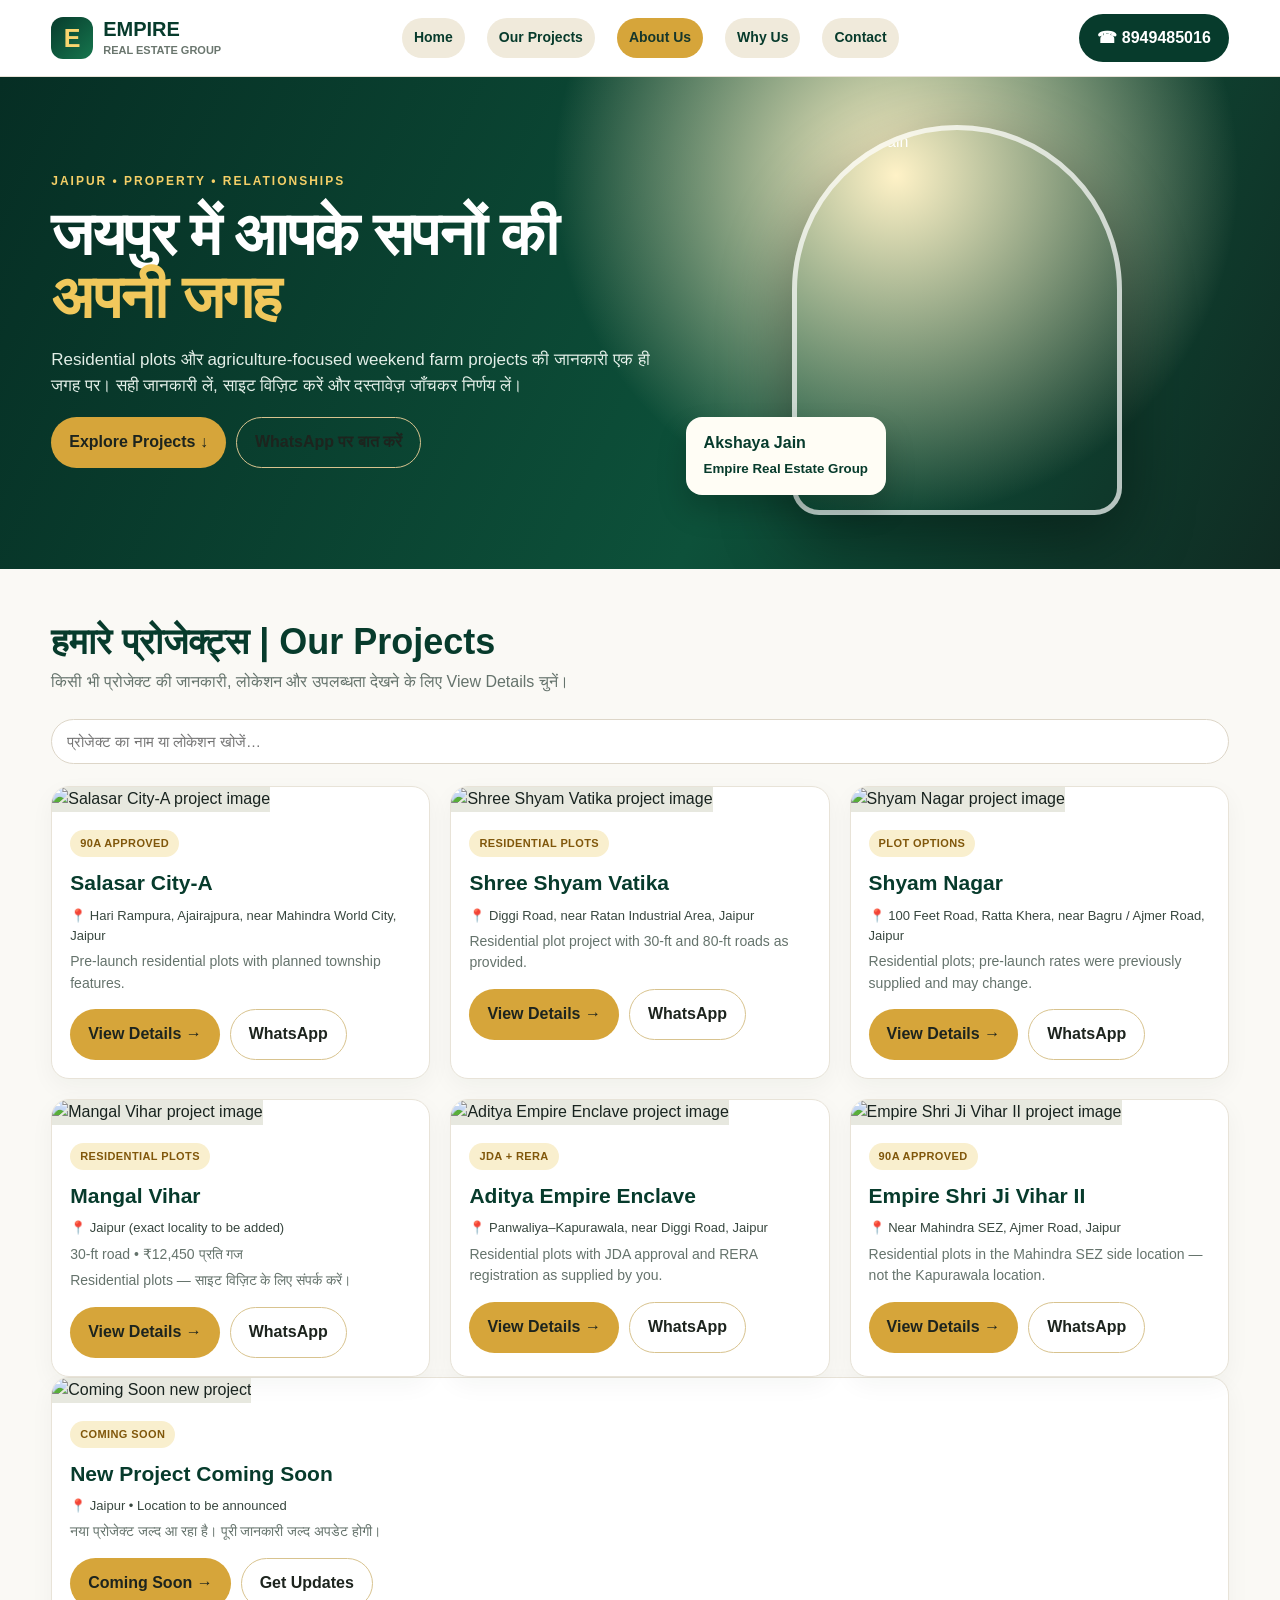
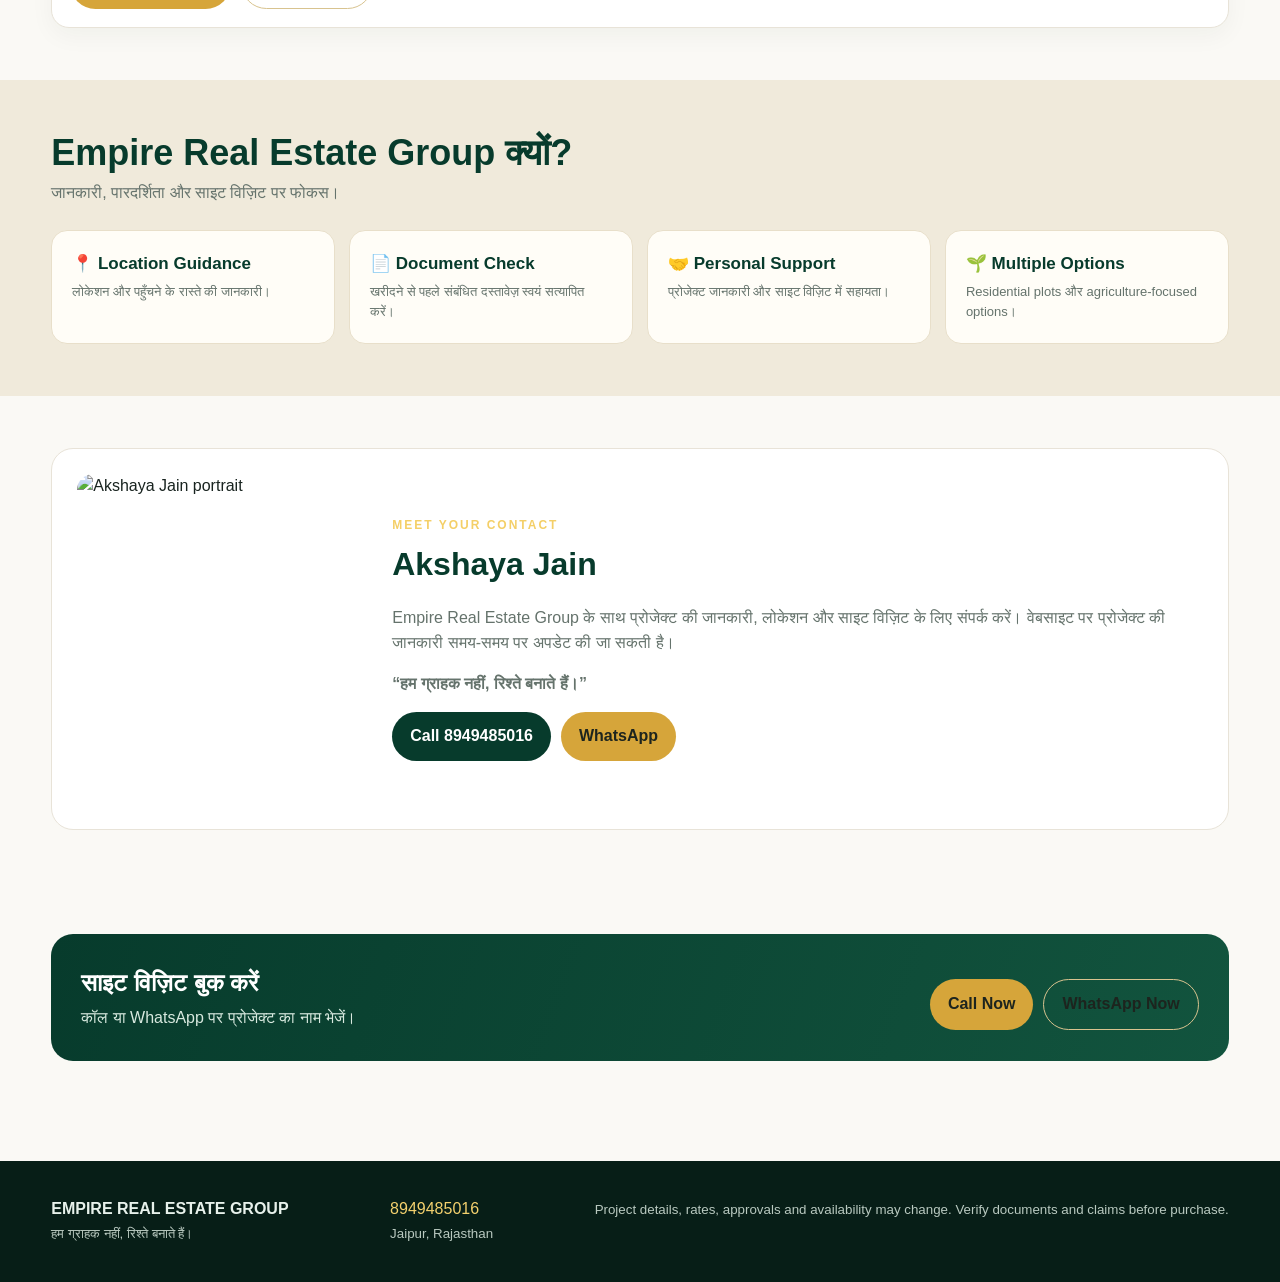
==== index.html @ ba5ebf6e "Add files via upload" ====
<!doctype html>
<html lang="en"><head><meta charset="utf-8"><meta name="viewport" content="width=device-width,initial-scale=1">
<title>Empire Real Estate Group | Jaipur</title><meta name="description" content="Explore residential plots and agriculture-focused farm projects with Empire Real Estate Group in Jaipur.">
<link rel="stylesheet" href="styles.css"></head><body>
<header class="topbar"><div class="wrap nav">
<a class="brand" href="index.html"><span class="brand-mark">E</span><span>EMPIRE<small>REAL ESTATE GROUP</small></span></a>
<nav class="navlinks"><a href="#home">Home</a><a href="#projects">Our Projects</a><a href="#about">About Us</a><a href="#why">Why Us</a><a href="#contact">Contact</a></nav>
<a class="btn dark" href="tel:8949485016">☎ 8949485016</a></div></header>
<main>
<section class="hero" id="home"><div class="wrap hero-grid">
<div><div class="eyebrow">Jaipur • Property • Relationships</div><h1>जयपुर में आपके सपनों की <span>अपनी जगह</span></h1>
<p>Residential plots और agriculture-focused weekend farm projects की जानकारी एक ही जगह पर। सही जानकारी लें, साइट विज़िट करें और दस्तावेज़ जाँचकर निर्णय लें।</p>
<div class="project-actions"><a class="btn" href="#projects">Explore Projects ↓</a><a class="btn outline" href="https://wa.me/918949485016" target="_blank" rel="noopener">WhatsApp पर बात करें</a></div>
</div>
<div class="hero-photo-wrap"><img class="hero-photo" src="assets/akshaya-jain.jpg" alt="Akshaya Jain"><div class="hero-card">Akshaya Jain<br><small>Empire Real Estate Group</small></div></div>
</div></section>
<section class="section" id="projects"><div class="wrap"><div class="section-head"><div><h2>हमारे प्रोजेक्ट्स | Our Projects</h2><p>किसी भी प्रोजेक्ट की जानकारी, लोकेशन और उपलब्धता देखने के लिए View Details चुनें।</p></div></div>
<input id="projectSearch" class="search" type="search" placeholder="प्रोजेक्ट का नाम या लोकेशन खोजें…">
<div class="grid" id="projectGrid" style="margin-top:22px">
    <article class="project" data-name="salasar city-a hari rampura, ajairajpura, near mahindra world city, jaipur">
      <a href="salasar-city-a.html"><img src="assets/salasar-city-a-poster.jpg" alt="Salasar City-A project image" loading="lazy"></a>
      <div class="project-body">
        <span class="badge">90A APPROVED</span>
        <h3>Salasar City-A</h3>
        <p class="location">📍 Hari Rampura, Ajairajpura, near Mahindra World City, Jaipur</p>
        <p>Pre-launch residential plots with planned township features.</p>
        <div class="project-actions"><a class="btn" href="salasar-city-a.html">View Details →</a><a class="btn outline" href="https://wa.me/918949485016?text=Salasar%20City-A%20details" target="_blank" rel="noopener">WhatsApp</a></div>
      </div>
    </article>
    <article class="project" data-name="shree shyam vatika diggi road, near ratan industrial area, jaipur">
      <a href="shree-shyam-vatika.html"><img src="assets/shree-shyam-vatika-poster.jpg" alt="Shree Shyam Vatika project image" loading="lazy"></a>
      <div class="project-body">
        <span class="badge">RESIDENTIAL PLOTS</span>
        <h3>Shree Shyam Vatika</h3>
        <p class="location">📍 Diggi Road, near Ratan Industrial Area, Jaipur</p>
        <p>Residential plot project with 30-ft and 80-ft roads as provided.</p>
        <div class="project-actions"><a class="btn" href="shree-shyam-vatika.html">View Details →</a><a class="btn outline" href="https://wa.me/918949485016?text=Shree%20Shyam%20Vatika%20details" target="_blank" rel="noopener">WhatsApp</a></div>
      </div>
    </article>
    <article class="project" data-name="shyam nagar 100 feet road, ratta khera, near bagru / ajmer road, jaipur">
      <a href="shyam-nagar.html"><img src="assets/shyam-nagar-poster.png" alt="Shyam Nagar project image" loading="lazy"></a>
      <div class="project-body">
        <span class="badge">PLOT OPTIONS</span>
        <h3>Shyam Nagar</h3>
        <p class="location">📍 100 Feet Road, Ratta Khera, near Bagru / Ajmer Road, Jaipur</p>
        <p>Residential plots; pre-launch rates were previously supplied and may change.</p>
        <div class="project-actions"><a class="btn" href="shyam-nagar.html">View Details →</a><a class="btn outline" href="https://wa.me/918949485016?text=Shyam%20Nagar%20details" target="_blank" rel="noopener">WhatsApp</a></div>
      </div>
    </article>
    <article class="project" data-name="mangal vihar jaipur (exact locality to be added)">
      <a href="mangal-vihar.html"><img src="assets/mangal-vihar-poster.png" alt="Mangal Vihar project image" loading="lazy"></a>
      <div class="project-body">
        <span class="badge">RESIDENTIAL PLOTS</span>
        <h3>Mangal Vihar</h3>
        <p class="location">📍 Jaipur (exact locality to be added)</p>
        <p>30-ft road • ₹12,450 प्रति गज</p><p>Residential plots — साइट विज़िट के लिए संपर्क करें।</p>
        <div class="project-actions"><a class="btn" href="mangal-vihar.html">View Details →</a><a class="btn outline" href="https://wa.me/918949485016?text=Mangal%20Vihar%20details" target="_blank" rel="noopener">WhatsApp</a></div>
      </div>
    </article>
    <article class="project" data-name="aditya empire enclave panwaliya–kapurawala, near diggi road, jaipur">
      <a href="empire-aditya-enclave.html"><img src="assets/aditya-empire-enclave-poster.png" alt="Aditya Empire Enclave project image" loading="lazy"></a>
      <div class="project-body">
        <span class="badge">JDA + RERA</span>
        <h3>Aditya Empire Enclave</h3>
        <p class="location">📍 Panwaliya–Kapurawala, near Diggi Road, Jaipur</p>
        <p>Residential plots with JDA approval and RERA registration as supplied by you.</p>
        <div class="project-actions"><a class="btn" href="empire-aditya-enclave.html">View Details →</a><a class="btn outline" href="https://wa.me/918949485016?text=Aditya%20Empire%20Enclave%20details" target="_blank" rel="noopener">WhatsApp</a></div>
      </div>
    </article>
    <article class="project" data-name="empire shri ji vihar ii near mahindra sez, ajmer road, jaipur">
      <a href="empire-shri-ji-vihar-ii.html"><img src="assets/shri-ji-vihar-ii-poster.png" alt="Empire Shri Ji Vihar II project image" loading="lazy"></a>
      <div class="project-body">
        <span class="badge">90A APPROVED</span>
        <h3>Empire Shri Ji Vihar II</h3>
        <p class="location">📍 Near Mahindra SEZ, Ajmer Road, Jaipur</p>
        <p>Residential plots in the Mahindra SEZ side location — not the Kapurawala location.</p>
        <div class="project-actions"><a class="btn" href="empire-shri-ji-vihar-ii.html">View Details →</a><a class="btn outline" href="https://wa.me/918949485016?text=Empire%20Shri%20Ji%20Vihar%20II%20details" target="_blank" rel="noopener">WhatsApp</a></div>
      </div>
    </article></div>

<article class="project" data-name="coming soon new project Jaipur">
  <a href="coming-soon.html"><img src="assets/brand-placeholder.svg" alt="Coming Soon new project" loading="lazy"></a>
  <div class="project-body">
    <span class="badge">COMING SOON</span>
    <h3>New Project Coming Soon</h3>
    <p class="location">📍 Jaipur • Location to be announced</p>
    <p>नया प्रोजेक्ट जल्द आ रहा है। पूरी जानकारी जल्द अपडेट होगी।</p>
    <div class="project-actions"><a class="btn" href="coming-soon.html">Coming Soon →</a><a class="btn outline" href="https://wa.me/918949485016?text=New%20project%20updates" target="_blank" rel="noopener">Get Updates</a></div>
  </div>
</article>

</div></section>
<section class="section benefits" id="why"><div class="wrap"><div class="section-head"><div><h2>Empire Real Estate Group क्यों?</h2><p>जानकारी, पारदर्शिता और साइट विज़िट पर फोकस।</p></div></div>
<div class="benefit-grid"><div class="benefit"><strong>📍 Location Guidance</strong><p>लोकेशन और पहुँचने के रास्ते की जानकारी।</p></div><div class="benefit"><strong>📄 Document Check</strong><p>खरीदने से पहले संबंधित दस्तावेज़ स्वयं सत्यापित करें।</p></div><div class="benefit"><strong>🤝 Personal Support</strong><p>प्रोजेक्ट जानकारी और साइट विज़िट में सहायता।</p></div><div class="benefit"><strong>🌱 Multiple Options</strong><p>Residential plots और agriculture-focused options।</p></div></div>
</div></section>
<section class="section" id="about"><div class="wrap"><div class="profile"><img src="assets/akshaya-jain.jpg" alt="Akshaya Jain portrait" loading="lazy"><div><div class="eyebrow">Meet Your Contact</div><h2>Akshaya Jain</h2><p>Empire Real Estate Group के साथ प्रोजेक्ट की जानकारी, लोकेशन और साइट विज़िट के लिए संपर्क करें। वेबसाइट पर प्रोजेक्ट की जानकारी समय-समय पर अपडेट की जा सकती है।</p><p><strong>“हम ग्राहक नहीं, रिश्ते बनाते हैं।”</strong></p><div class="project-actions"><a class="btn dark" href="tel:8949485016">Call 8949485016</a><a class="btn" href="https://wa.me/918949485016" target="_blank" rel="noopener">WhatsApp</a></div></div></div></div></section>
<section class="section" id="contact"><div class="wrap"><div class="cta"><div><h2>साइट विज़िट बुक करें</h2><p>कॉल या WhatsApp पर प्रोजेक्ट का नाम भेजें।</p></div><div class="project-actions"><a class="btn" href="tel:8949485016">Call Now</a><a class="btn outline" href="https://wa.me/918949485016" target="_blank" rel="noopener">WhatsApp Now</a></div></div></div></section>
</main>
<footer class="footer"><div class="wrap footer-grid"><div><strong>EMPIRE REAL ESTATE GROUP</strong><br><small>हम ग्राहक नहीं, रिश्ते बनाते हैं।</small></div><div><a href="tel:8949485016">8949485016</a><br><small>Jaipur, Rajasthan</small></div><div><small>Project details, rates, approvals and availability may change. Verify documents and claims before purchase.</small></div></div></footer>
<script>
const search = document.getElementById('projectSearch');
search.addEventListener('input', () => {
 const q = search.value.trim().toLowerCase();
 document.querySelectorAll('#projectGrid .project').forEach(card => {
  card.style.display = card.dataset.name.includes(q) ? '' : 'none';
 });
});
</script></body></html>
---- styles.css ----
:root{--green:#073b2c;--green2:#0c5940;--gold:#d6a53a;--cream:#fffaf0;--ink:#18231f;--muted:#65736c;--line:#e8e3d8}
*{box-sizing:border-box}html{scroll-behavior:smooth}body{margin:0;background:#faf9f5;color:var(--ink);font-family:Inter,Arial,'Noto Sans Devanagari',sans-serif;line-height:1.55}
a{color:inherit;text-decoration:none}.wrap{width:min(1180px,92%);margin:auto}
.topbar{background:#fff;border-bottom:1px solid var(--line);position:sticky;top:0;z-index:10}
.nav{min-height:76px;display:flex;align-items:center;justify-content:space-between;gap:22px}
.brand{display:flex;align-items:center;gap:10px;font-weight:900;color:var(--green);font-size:20px;line-height:1.05}.brand-mark{width:42px;height:42px;border-radius:12px;background:linear-gradient(135deg,var(--green),#16764e);display:grid;place-items:center;color:#f8d56f;font-size:25px}
.brand small{display:block;font-size:11px;color:#6a766e;font-weight:600;margin-top:5px}
.navlinks{display:flex;align-items:center;gap:22px;font-size:14px;font-weight:700}.navlinks a:hover{color:#b27a0a}
.btn{display:inline-flex;align-items:center;justify-content:center;gap:8px;padding:12px 18px;border-radius:999px;background:var(--gold);color:#1d241e;font-weight:800;border:0;cursor:pointer}.btn.dark{background:var(--green);color:white}.btn.outline{background:transparent;border:1px solid #d8c38f}
.hero{background:radial-gradient(circle at 70% 20%,#fff2c7,transparent 35%),linear-gradient(115deg,#062e24,#0d513a 60%,#102c23);color:white;overflow:hidden}
.hero-grid{display:grid;grid-template-columns:1.05fr .95fr;align-items:center;gap:34px;padding:48px 0 54px;min-height:440px}
.eyebrow{color:#f4cf67;text-transform:uppercase;letter-spacing:2px;font-size:12px;font-weight:900}
h1{font-size:clamp(36px,5vw,60px);line-height:1.05;margin:12px 0 18px;letter-spacing:-1.5px}h1 span{color:#f1c85c}.hero p{color:#e2eee7;font-size:17px;max-width:610px}
.hero-photo-wrap{position:relative;display:flex;justify-content:center;align-items:end;min-height:350px}.hero-photo{width:min(330px,85%);height:390px;object-fit:cover;object-position:center top;border-radius:170px 170px 28px 28px;border:5px solid rgba(255,255,255,.7);box-shadow:0 24px 70px #0006}
.hero-card{position:absolute;bottom:20px;left:0;background:#fffdf5;color:var(--green);padding:14px 18px;border-radius:16px;box-shadow:0 15px 30px #0003;font-weight:800}
.hero-art{width:100%;height:340px;object-fit:cover;border-radius:26px;border:1px solid #ffffff66;box-shadow:0 20px 60px #0005}
.section{padding:52px 0}.section-head{display:flex;justify-content:space-between;align-items:end;gap:20px;margin-bottom:24px}.section-head h2{font-size:clamp(26px,3vw,36px);line-height:1.15;margin:0;color:var(--green)}.section-head p{margin:8px 0 0;color:var(--muted)}
.grid{display:grid;grid-template-columns:repeat(3,1fr);gap:20px}.project{background:#fff;border:1px solid var(--line);border-radius:18px;overflow:hidden;box-shadow:0 8px 25px #142d1b0b;transition:transform .2s,box-shadow .2s}.project:hover{transform:translateY(-4px);box-shadow:0 16px 35px #142d1b16}
.project img{width:100%;height:210px;object-fit:cover;background:#e7e8df}.project-body{padding:18px}.badge{display:inline-block;border-radius:999px;padding:5px 10px;background:#f9efce;color:#80570b;font-size:11px;font-weight:900;letter-spacing:.4px}.project h3{margin:10px 0 6px;color:var(--green);font-size:21px}.project p{margin:5px 0;color:var(--muted);font-size:14px}.location{font-size:13px!important;color:#38473f!important}.project-actions{margin-top:15px;display:flex;gap:10px;flex-wrap:wrap}
.benefits{background:#f0eadb}.benefit-grid{display:grid;grid-template-columns:repeat(4,1fr);gap:14px}.benefit{background:#fffdf7;padding:20px;border-radius:16px;border:1px solid #e8dfca}.benefit strong{display:block;color:var(--green);font-size:17px;margin-bottom:5px}.benefit p{margin:0;font-size:13px;color:var(--muted)}
.profile{display:grid;grid-template-columns:280px 1fr;gap:35px;align-items:center;background:#fff;border:1px solid var(--line);padding:25px;border-radius:22px}.profile img{width:100%;height:330px;object-fit:cover;object-position:center top;border-radius:16px}.profile h2{font-size:32px;margin:6px 0;color:var(--green)}.profile p{color:var(--muted)}
.cta{background:linear-gradient(110deg,#073b2c,#12543e);color:#fff;padding:30px;border-radius:22px;display:flex;justify-content:space-between;align-items:center;gap:20px}.cta h2{margin:0 0 5px}.cta p{margin:0;color:#d8e9df}
.footer{background:#071e17;color:#e7f1eb;padding:36px 0;margin-top:48px}.footer-grid{display:flex;justify-content:space-between;gap:25px;flex-wrap:wrap}.footer small{color:#b9c9c0}.footer a{color:#f4d16e}
.detail-hero{background:linear-gradient(125deg,#073b2c,#155a40);color:white;padding:38px 0}.detail-grid{display:grid;grid-template-columns:1fr .9fr;gap:30px;align-items:center}.detail-grid img{width:100%;max-height:470px;object-fit:contain;background:#fff;border-radius:18px}.detail-hero h1{font-size:clamp(34px,4vw,52px)}.detail-hero p{color:#e3eee7}.detail-content{display:grid;grid-template-columns:1fr 320px;gap:30px}.panel{background:#fff;border:1px solid var(--line);border-radius:18px;padding:24px;margin-bottom:18px}.panel h2{margin-top:0;color:var(--green)}.checklist{padding-left:20px}.checklist li{padding:6px 0}.note{background:#fff5d7;border-left:4px solid var(--gold);padding:12px 14px;border-radius:8px;font-size:13px;color:#5e4a19}
.admin{background:#fff;border:1px solid var(--line);border-radius:18px;padding:24px}.admin code{background:#f0eee8;padding:2px 5px;border-radius:5px}.admin textarea{width:100%;min-height:220px;padding:12px;border:1px solid #d6d0c2;border-radius:10px;font:13px/1.5 monospace}.search{width:100%;padding:13px 15px;border:1px solid #ddd6c8;border-radius:999px;font-size:15px}
@media(max-width:850px){.navlinks{display:none}.hero-grid,.detail-grid,.detail-content{grid-template-columns:1fr}.hero-grid{padding:36px 0}.hero-photo-wrap{min-height:300px}.hero-photo{height:330px}.grid{grid-template-columns:repeat(2,1fr)}.benefit-grid{grid-template-columns:repeat(2,1fr)}.profile{grid-template-columns:1fr}.profile img{max-width:280px}.section-head{align-items:start;flex-direction:column}}
@media(max-width:560px){.grid{grid-template-columns:1fr}.benefit-grid{grid-template-columns:1fr 1fr}.nav{min-height:66px}.brand{font-size:17px}.hero-photo-wrap{min-height:290px}.hero-photo{height:300px}.cta{align-items:flex-start;flex-direction:column}.project img{height:230px}}

/* Navigation background/active states */
.navlinks a{padding:9px 12px;border-radius:999px;background:#f0eadb;color:#073b2c;transition:background .2s,color .2s}
.navlinks a:hover,.navlinks a:focus{background:#073b2c;color:#f5d16a}
.navlinks a[href*="#about"]{background:#d6a53a;color:#17372b}
.navlinks a[href*="#about"]:hover{background:#073b2c;color:#f5d16a}
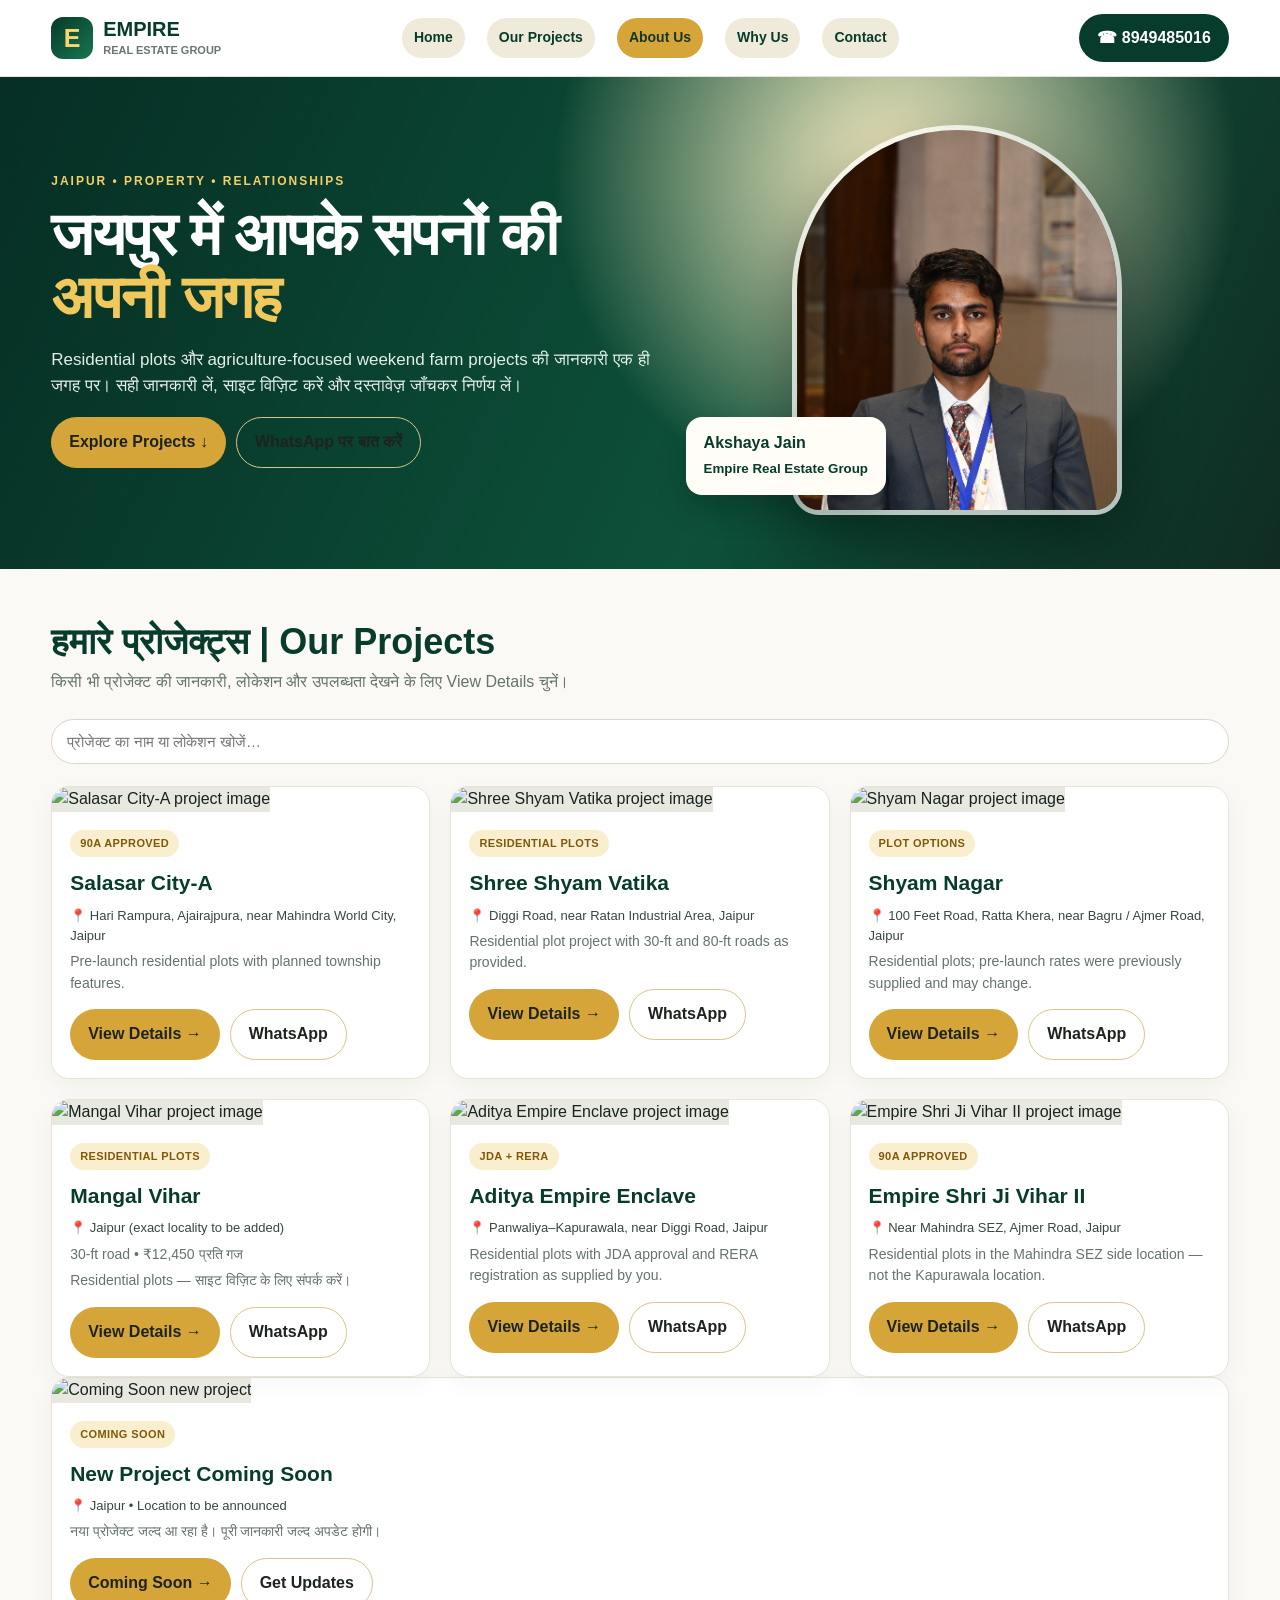
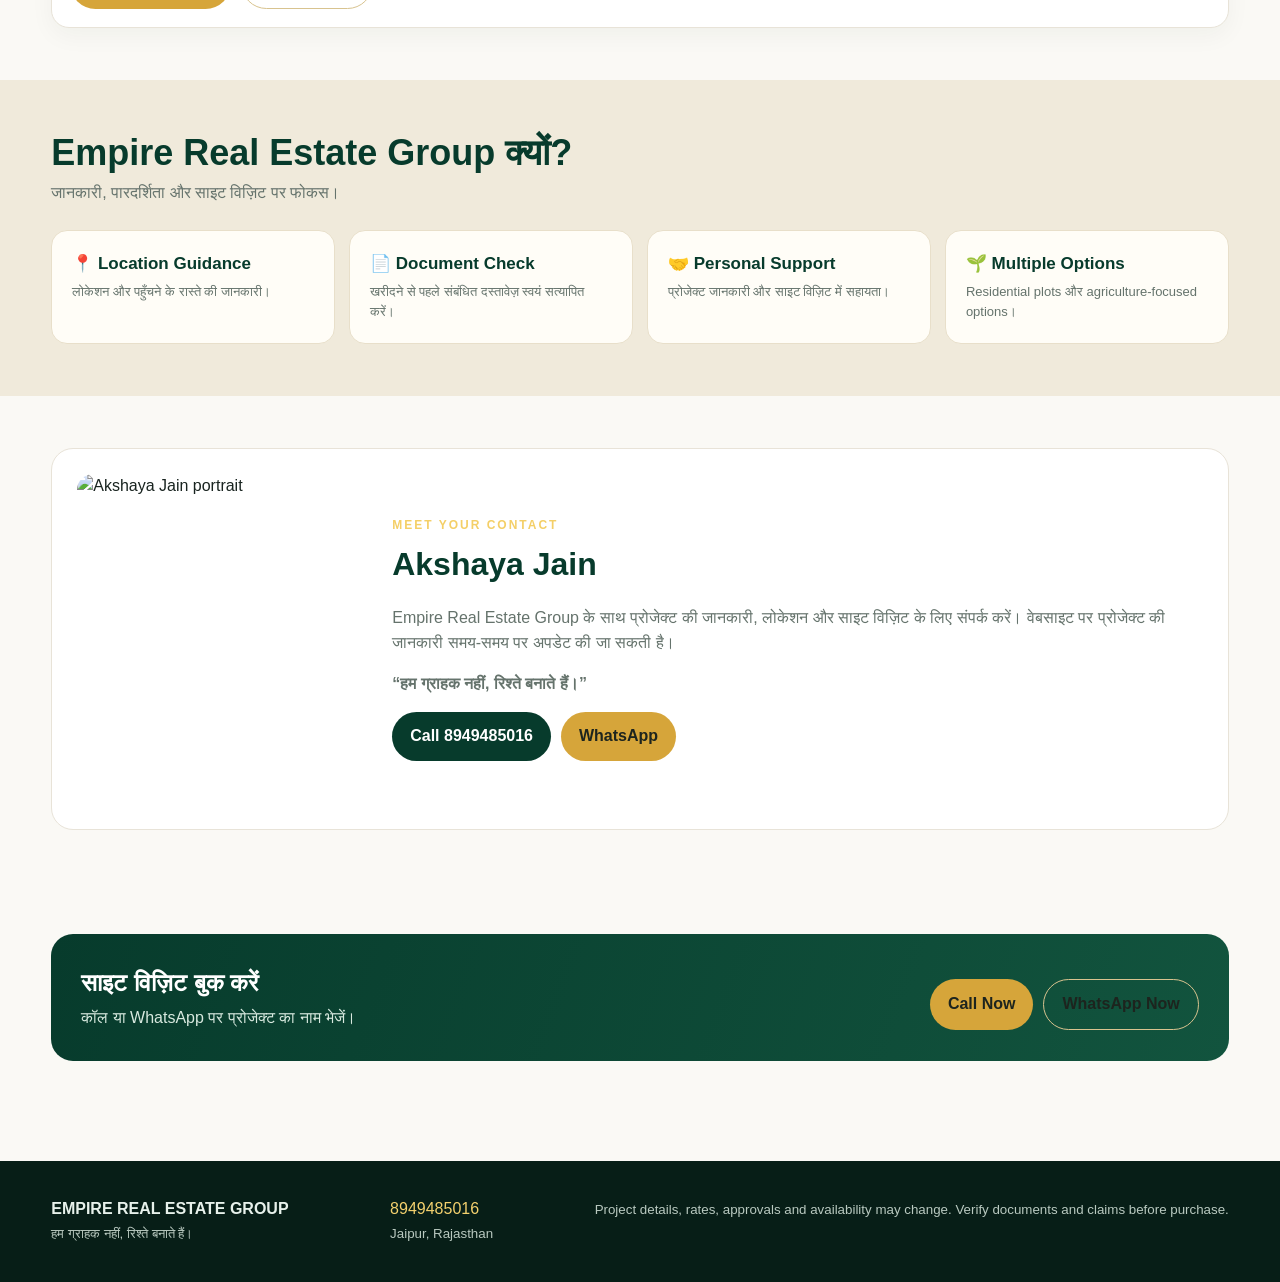
==== commit 3712ee3e: "Fix image source path for hero photo" ====
--- a/index.html
+++ b/index.html
@@ -12,7 +12,7 @@
 <p>Residential plots और agriculture-focused weekend farm projects की जानकारी एक ही जगह पर। सही जानकारी लें, साइट विज़िट करें और दस्तावेज़ जाँचकर निर्णय लें।</p>
 <div class="project-actions"><a class="btn" href="#projects">Explore Projects ↓</a><a class="btn outline" href="https://wa.me/918949485016" target="_blank" rel="noopener">WhatsApp पर बात करें</a></div>
 </div>
-<div class="hero-photo-wrap"><img class="hero-photo" src="assets/akshaya-jain.jpg" alt="Akshaya Jain"><div class="hero-card">Akshaya Jain<br><small>Empire Real Estate Group</small></div></div>
+<div class="hero-photo-wrap"><img class="hero-photo" src="akshaya-jain.jpg" alt="Akshaya Jain"><div class="hero-card">Akshaya Jain<br><small>Empire Real Estate Group</small></div></div>
 </div></section>
 <section class="section" id="projects"><div class="wrap"><div class="section-head"><div><h2>हमारे प्रोजेक्ट्स | Our Projects</h2><p>किसी भी प्रोजेक्ट की जानकारी, लोकेशन और उपलब्धता देखने के लिए View Details चुनें।</p></div></div>
 <input id="projectSearch" class="search" type="search" placeholder="प्रोजेक्ट का नाम या लोकेशन खोजें…">
@@ -105,4 +105,4 @@
   card.style.display = card.dataset.name.includes(q) ? '' : 'none';
  });
 });
-</script></body></html>+</script></body></html>
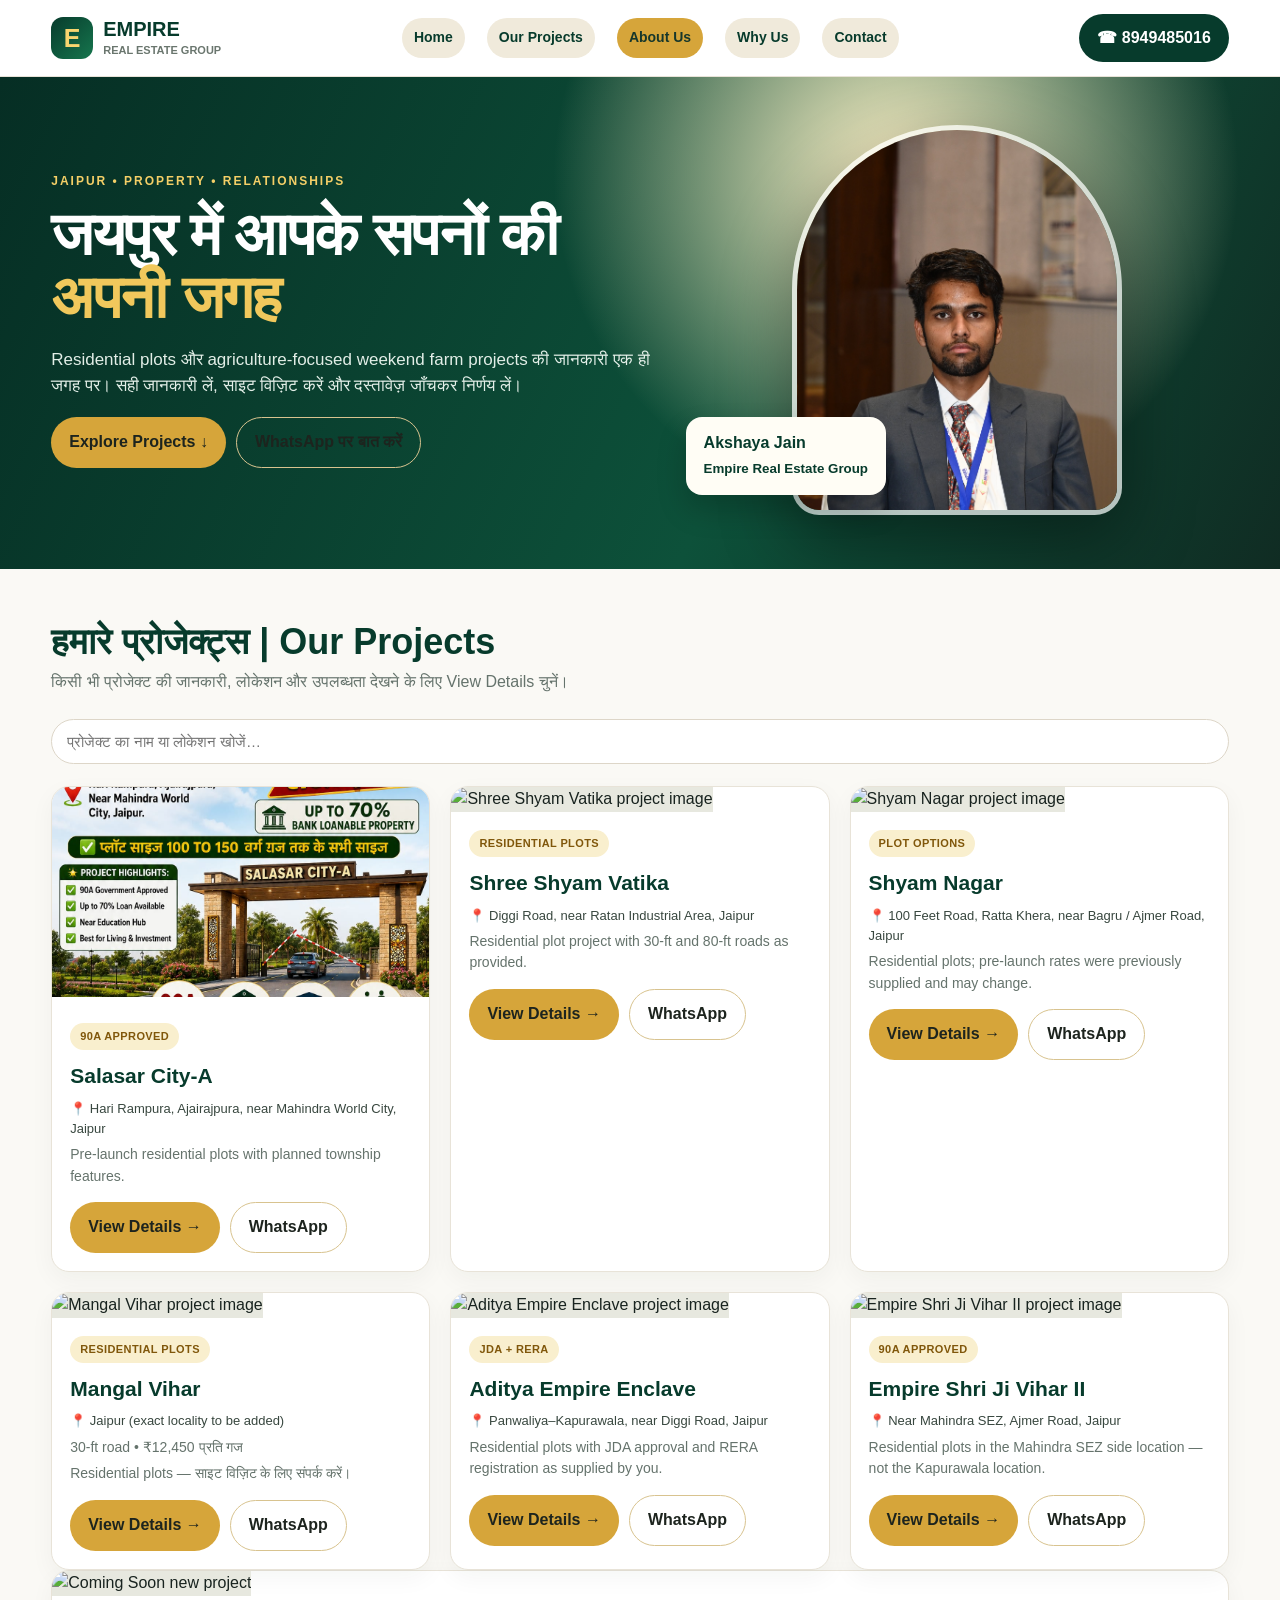
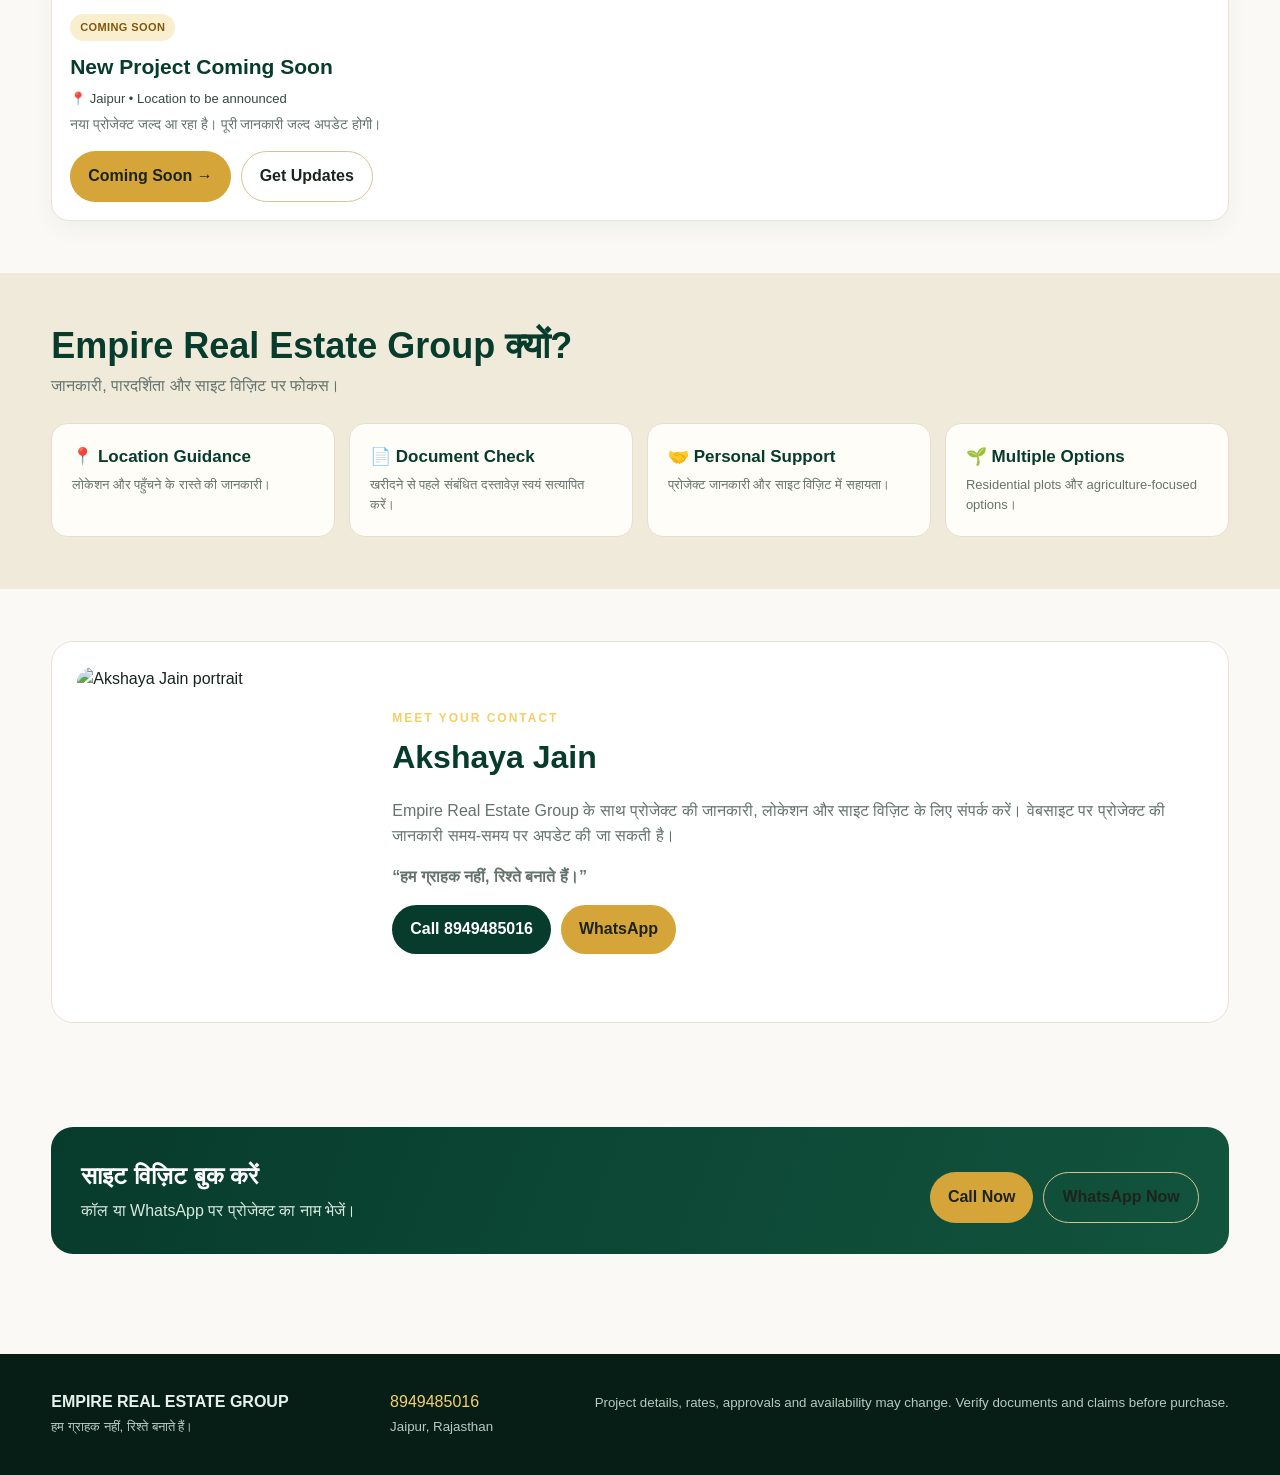
==== commit 6b40b93c: "Update index.html" ====
--- a/index.html
+++ b/index.html
@@ -18,7 +18,7 @@
 <input id="projectSearch" class="search" type="search" placeholder="प्रोजेक्ट का नाम या लोकेशन खोजें…">
 <div class="grid" id="projectGrid" style="margin-top:22px">
     <article class="project" data-name="salasar city-a hari rampura, ajairajpura, near mahindra world city, jaipur">
-      <a href="salasar-city-a.html"><img src="assets/salasar-city-a-poster.jpg" alt="Salasar City-A project image" loading="lazy"></a>
+      <a href="salasar-city-a.html"><img src="salasar-city-a-poster.jpg" alt="Salasar City-A project image" loading="lazy"></a>
       <div class="project-body">
         <span class="badge">90A APPROVED</span>
         <h3>Salasar City-A</h3>
